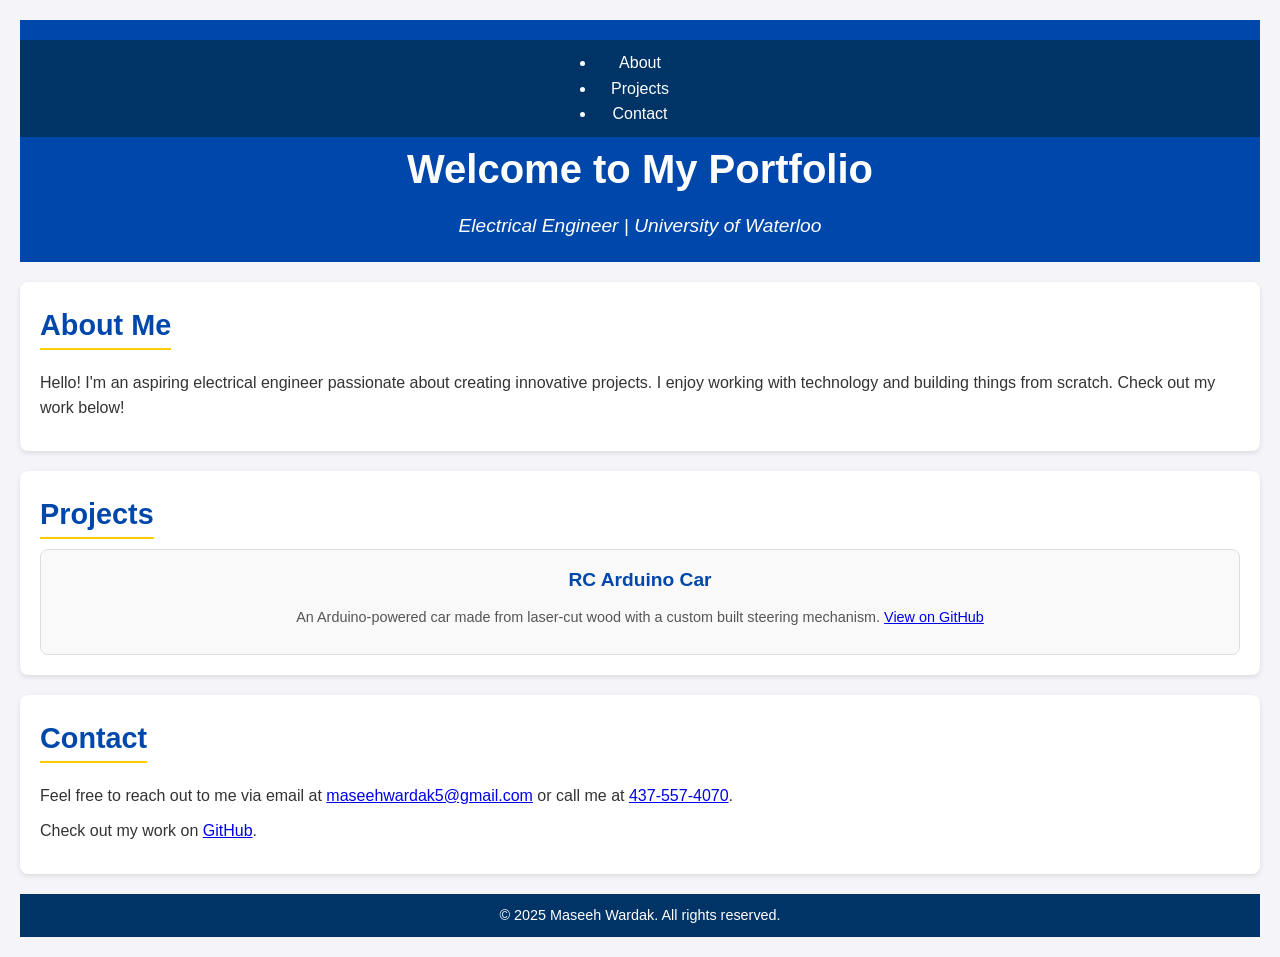
==== index.html @ b483673a "Update index.html" ====
<!DOCTYPE html>
<html lang="en">
<head>
    <meta charset="UTF-8">
    <meta name="viewport" content="width=device-width, initial-scale=1.0">
    <meta name="description" content="Portfolio website showcasing my projects and skills.">
    <title>My Portfolio</title>
    <link rel="stylesheet" href="styles.css">
</head>
<body>
    <header>
        <nav>
            <ul>
                <li><a href="#about">About</a></li>
                <li><a href="#projects">Projects</a></li>
                <li><a href="#contact">Contact</a></li>
            </ul>
        </nav>
        <h1>Welcome to My Portfolio</h1>
        <p>Electrical Engineer | University of Waterloo</p>
    </header>

    <section id="about">
        <h2>About Me</h2>
        <p>Hello! I'm an aspiring electrical engineer passionate about creating innovative projects. I enjoy working with technology and building things from scratch. Check out my work below!</p>
    </section>

    <section id="projects">
        <h2>Projects</h2>
        <div class="projects">
            <div class="project-card">
                <h3>RC Arduino Car</h3>
                <p>An Arduino-powered car made from laser-cut wood with a custom built steering mechanism. <a href="https://github.com/maseehwardak5/project2" target="_blank">View on GitHub</a></p>
        </div>
    </section>

    <section id="contact">
        <h2>Contact</h2>
        <p>Feel free to reach out to me via email at <a href="mailto:maseehwardak5@gmail.com">maseehwardak5@gmail.com</a> or call me at <a href="tel:4375574070">437-557-4070</a>.</p>
        <p>Check out my work on <a href="https://github.com/maseehwardak5" target="_blank">GitHub</a>.</p>
    </section>

    <footer>
        <p>&copy; 2025 Maseeh Wardak. All rights reserved.</p>
    </footer>
</body>
</html>
---- styles.css ----
/* General Reset */
* {
    margin: 0;
    padding: 0;
    box-sizing: border-box;
}

/* Body Styling */
body {
    font-family: 'Arial', sans-serif;
    line-height: 1.6;
    color: #333;
    background-color: #f4f4f9;
    padding: 20px;
}

/* Header Section */
header {
    text-align: center;
    padding: 20px 0;
    background-color: #0047ab; /* Waterloo blue */
    color: white;
}

header h1 {
    font-size: 2.5rem;
    margin-bottom: 10px;
}

header p {
    font-size: 1.2rem;
    font-style: italic;
}

/* Navigation Bar */
nav {
    display: flex;
    justify-content: center;
    background-color: #003366;
    padding: 10px 0;
}

nav a {
    color: white;
    text-decoration: none;
    margin: 0 15px;
    font-size: 1rem;
    transition: color 0.3s ease;
}

nav a:hover {
    color: #ffcc00; /* Highlight color */
}

/* Section Styling */
section {
    margin: 20px 0;
    padding: 20px;
    background: white;
    border-radius: 8px;
    box-shadow: 0 2px 5px rgba(0, 0, 0, 0.1);
}

section h2 {
    font-size: 1.8rem;
    margin-bottom: 10px;
    color: #0047ab;
    border-bottom: 2px solid #ffcc00;
    display: inline-block;
}

section p {
    margin: 10px 0;
    font-size: 1rem;
}

/* Projects Section */
.projects {
    display: grid;
    grid-template-columns: repeat(auto-fit, minmax(250px, 1fr));
    gap: 20px;
}

.project-card {
    background: #f9f9f9;
    border: 1px solid #ddd;
    border-radius: 8px;
    padding: 15px;
    text-align: center;
    transition: transform 0.3s ease, box-shadow 0.3s ease;
}

.project-card:hover {
    transform: translateY(-5px);
    box-shadow: 0 4px 10px rgba(0, 0, 0, 0.2);
}

.project-card h3 {
    font-size: 1.2rem;
    margin-bottom: 10px;
    color: #0047ab;
}

.project-card p {
    font-size: 0.9rem;
    color: #555;
}

/* Contact Section */
.contact {
    text-align: center;
}

.contact a {
    color: #0047ab;
    text-decoration: none;
    font-weight: bold;
    transition: color 0.3s ease;
}

.contact a:hover {
    color: #ffcc00;
}

/* Footer */
footer {
    text-align: center;
    margin-top: 20px;
    padding: 10px 0;
    background-color: #003366;
    color: white;
    font-size: 0.9rem;
}
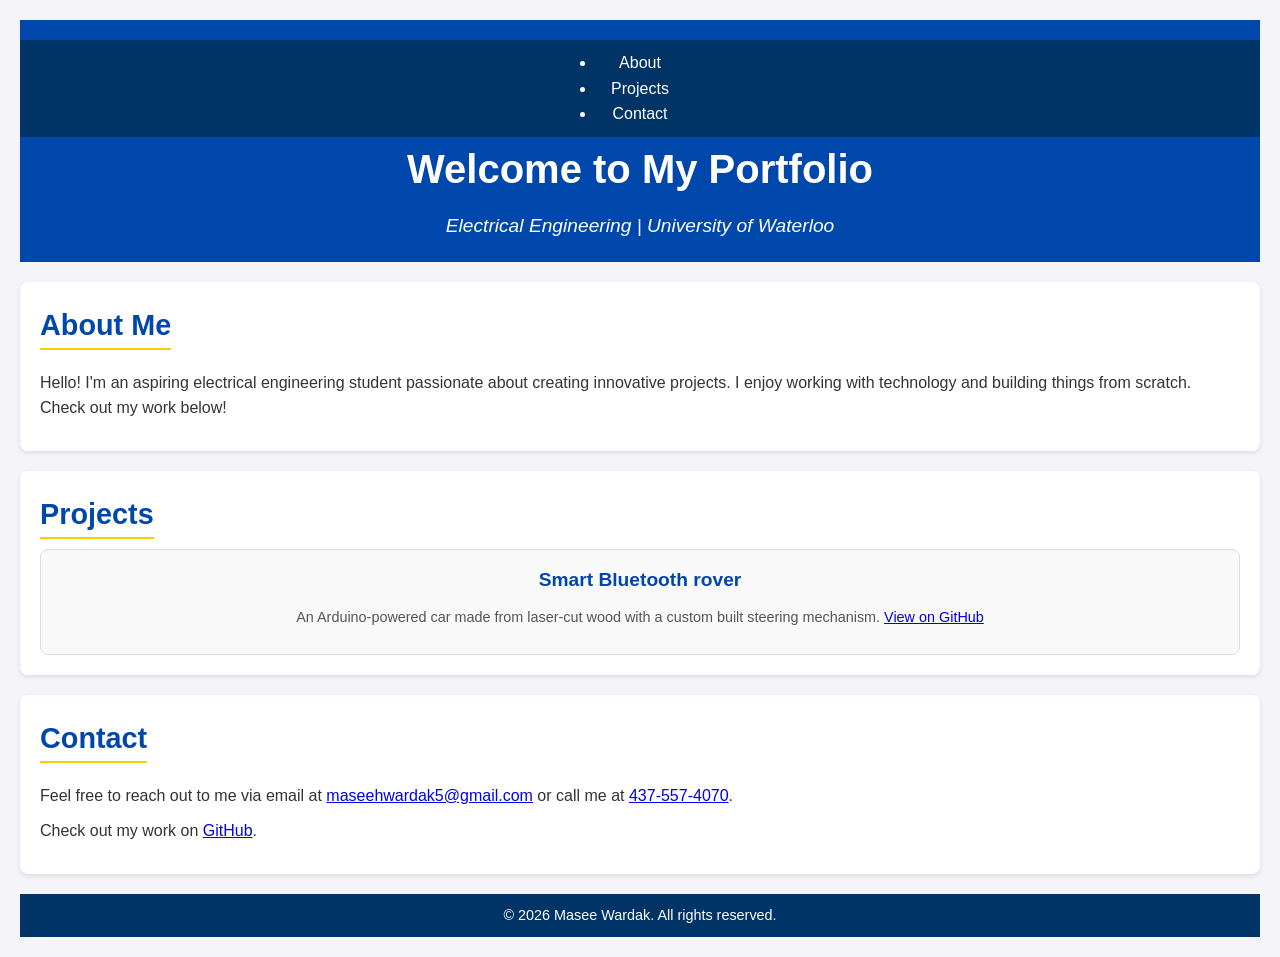
==== commit f0761d15: "Modify project details and footer year Updated project name and corrected year in footer." ====
--- a/index.html
+++ b/index.html
@@ -17,19 +17,19 @@
             </ul>
         </nav>
         <h1>Welcome to My Portfolio</h1>
-        <p>Electrical Engineer | University of Waterloo</p>
+        <p>Electrical Engineering | University of Waterloo</p>
     </header>
 
     <section id="about">
         <h2>About Me</h2>
-        <p>Hello! I'm an aspiring electrical engineer passionate about creating innovative projects. I enjoy working with technology and building things from scratch. Check out my work below!</p>
+        <p>Hello! I'm an aspiring electrical engineering student passionate about creating innovative projects. I enjoy working with technology and building things from scratch. Check out my work below!</p>
     </section>
 
     <section id="projects">
         <h2>Projects</h2>
         <div class="projects">
             <div class="project-card">
-                <h3>RC Arduino Car</h3>
+                <h3>Smart Bluetooth rover</h3>
                 <p>An Arduino-powered car made from laser-cut wood with a custom built steering mechanism. <a href="https://github.com/maseehwardak5/project2" target="_blank">View on GitHub</a></p>
         </div>
     </section>
@@ -41,9 +41,10 @@
     </section>
 
     <footer>
-        <p>&copy; 2025 Maseeh Wardak. All rights reserved.</p>
+        <p>&copy; 2026 Masee Wardak. All rights reserved.</p>
     </footer>
 </body>
 </html>
 
 
+
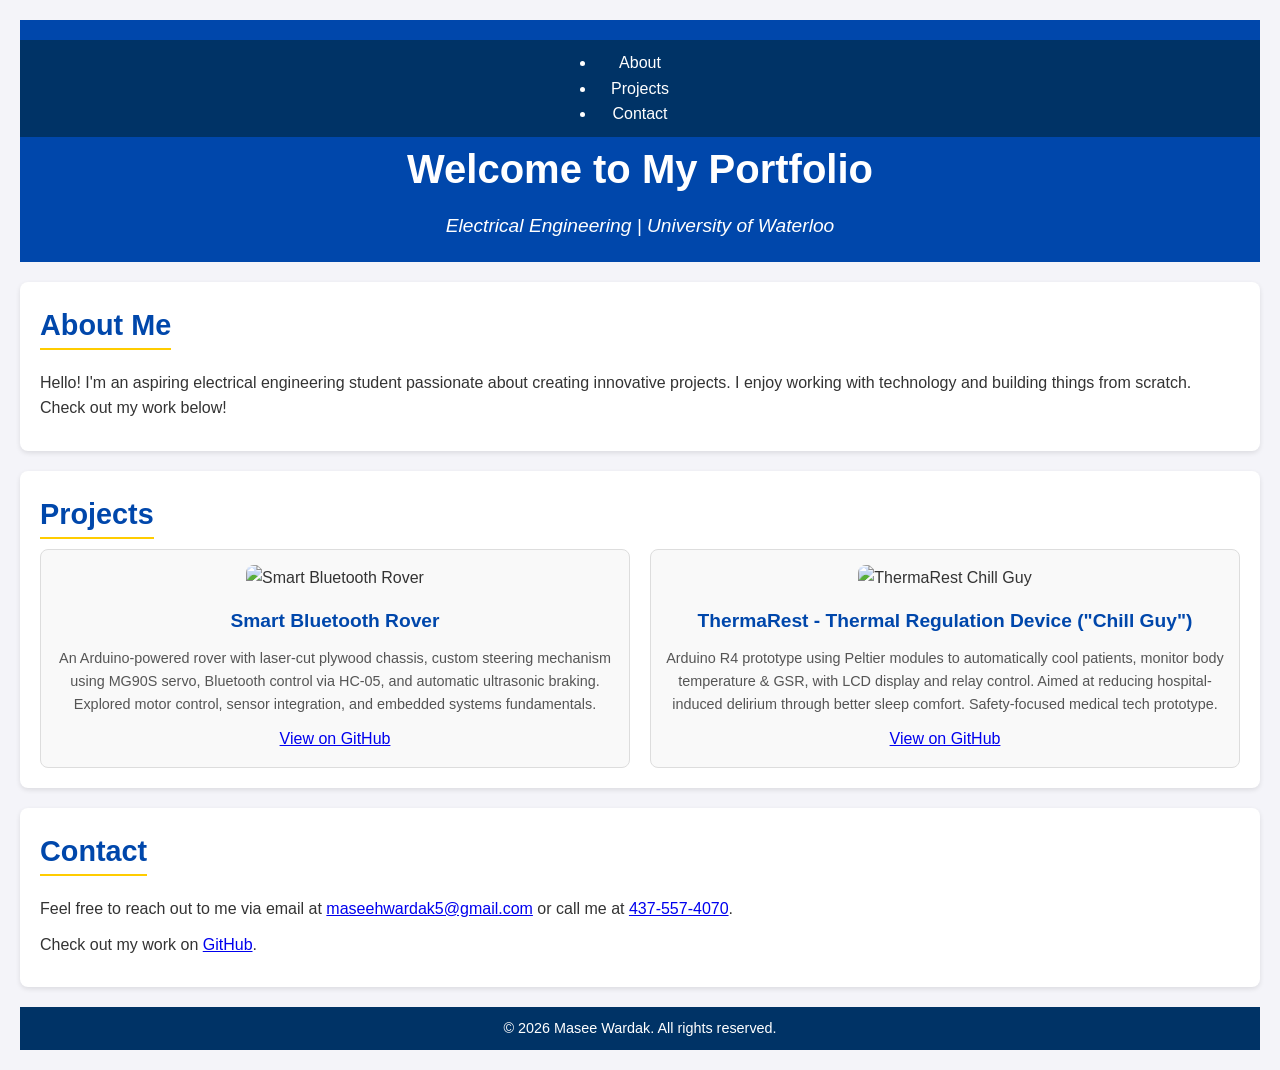
==== commit 4e5d3c4d: "Enhance portfolio layout and project details Updated project descriptions and added images for bette" ====
--- a/index.html
+++ b/index.html
@@ -4,7 +4,7 @@
     <meta charset="UTF-8">
     <meta name="viewport" content="width=device-width, initial-scale=1.0">
     <meta name="description" content="Portfolio website showcasing my projects and skills.">
-    <title>My Portfolio</title>
+    <title>Masee Wardak - Portfolio</title>
     <link rel="stylesheet" href="styles.css">
 </head>
 <body>
@@ -19,32 +19,39 @@
         <h1>Welcome to My Portfolio</h1>
         <p>Electrical Engineering | University of Waterloo</p>
     </header>
-
     <section id="about">
         <h2>About Me</h2>
         <p>Hello! I'm an aspiring electrical engineering student passionate about creating innovative projects. I enjoy working with technology and building things from scratch. Check out my work below!</p>
     </section>
-
     <section id="projects">
         <h2>Projects</h2>
         <div class="projects">
             <div class="project-card">
-                <h3>Smart Bluetooth rover</h3>
-                <p>An Arduino-powered car made from laser-cut wood with a custom built steering mechanism. <a href="https://github.com/maseehwardak5/project2" target="_blank">View on GitHub</a></p>
+                <img src="https://content.instructables.com/FK8/282L/IHNB2RPP/FK8282LIHNB2RPP.jpg?auto=webp&fit=bounds&frame=1" 
+                     alt="Smart Bluetooth Rover" 
+                     style="width:100%; height:auto; border-radius:8px; margin-bottom:1em;">
+                <h3>Smart Bluetooth Rover</h3>
+                <p>An Arduino-powered rover with laser-cut plywood chassis, custom steering mechanism using MG90S servo, Bluetooth control via HC-05, and automatic ultrasonic braking. Explored motor control, sensor integration, and embedded systems fundamentals.</p>
+                <a href="https://github.com/MaseeWardak/smart-bluetooth-rover" target="_blank">View on GitHub</a>
+            </div>
+
+            <div class="project-card">
+                <img src="https://i.ytimg.com/vi/BeLa72oSf3c/maxresdefault.jpg" 
+                     alt="ThermaRest Chill Guy" 
+                     style="width:100%; height:auto; border-radius:8px; margin-bottom:1em;">
+                <h3>ThermaRest - Thermal Regulation Device ("Chill Guy")</h3>
+                <p>Arduino R4 prototype using Peltier modules to automatically cool patients, monitor body temperature & GSR, with LCD display and relay control. Aimed at reducing hospital-induced delirium through better sleep comfort. Safety-focused medical tech prototype.</p>
+                <a href="https://github.com/MaseeWardak/ThermaRest-Thermal-Regulation-Device" target="_blank">View on GitHub</a>
+            </div>
         </div>
     </section>
-
     <section id="contact">
         <h2>Contact</h2>
         <p>Feel free to reach out to me via email at <a href="mailto:maseehwardak5@gmail.com">maseehwardak5@gmail.com</a> or call me at <a href="tel:4375574070">437-557-4070</a>.</p>
-        <p>Check out my work on <a href="https://github.com/maseehwardak5" target="_blank">GitHub</a>.</p>
+        <p>Check out my work on <a href="https://github.com/MaseeWardak" target="_blank">GitHub</a>.</p>
     </section>
-
     <footer>
         <p>&copy; 2026 Masee Wardak. All rights reserved.</p>
     </footer>
 </body>
 </html>
-
-
-
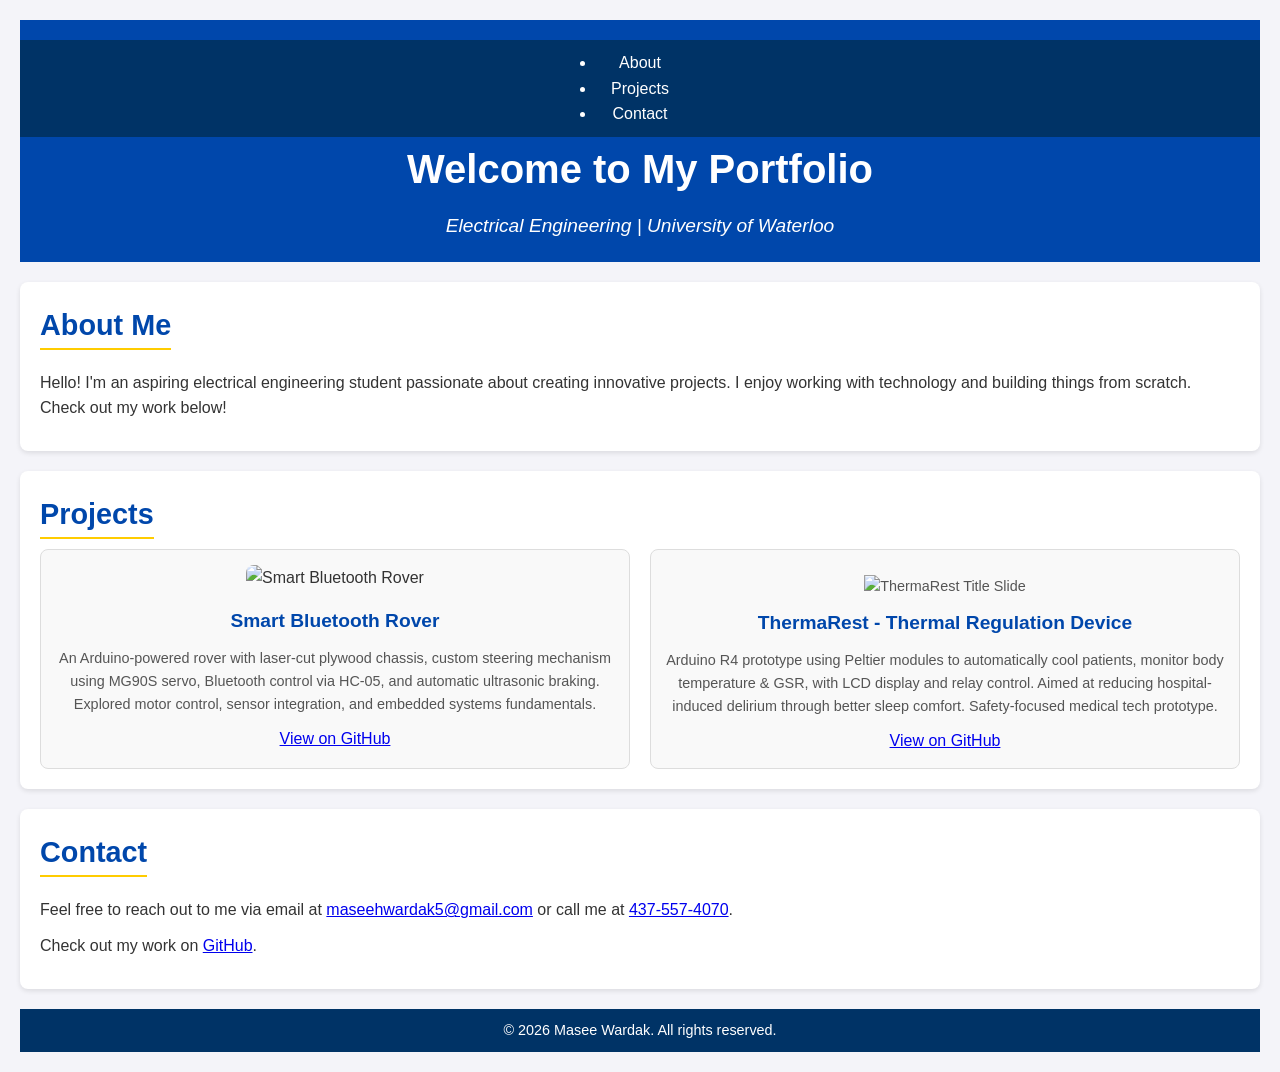
==== commit 9c994159: "Revise project details and images in index.html Updated project images and descriptions for clarity." ====
--- a/index.html
+++ b/index.html
@@ -27,7 +27,7 @@
         <h2>Projects</h2>
         <div class="projects">
             <div class="project-card">
-                <img src="https://content.instructables.com/FK8/282L/IHNB2RPP/FK8282LIHNB2RPP.jpg?auto=webp&fit=bounds&frame=1" 
+                <img src="https://github.com/user-attachments/assets/4ef5030a-1a5f-4d5c-b6ab-6282594f1cb2" 
                      alt="Smart Bluetooth Rover" 
                      style="width:100%; height:auto; border-radius:8px; margin-bottom:1em;">
                 <h3>Smart Bluetooth Rover</h3>
@@ -36,10 +36,12 @@
             </div>
 
             <div class="project-card">
-                <img src="https://i.ytimg.com/vi/BeLa72oSf3c/maxresdefault.jpg" 
-                     alt="ThermaRest Chill Guy" 
-                     style="width:100%; height:auto; border-radius:8px; margin-bottom:1em;">
-                <h3>ThermaRest - Thermal Regulation Device ("Chill Guy")</h3>
+                <p align="center">
+                  <img src="https://github.com/user-attachments/assets/2b3fd891-1f66-4e96-b2f4-4d3577a0d931"
+                       alt="ThermaRest Title Slide"
+                       width="70%"/>
+                </p>
+                <h3>ThermaRest - Thermal Regulation Device</h3>
                 <p>Arduino R4 prototype using Peltier modules to automatically cool patients, monitor body temperature & GSR, with LCD display and relay control. Aimed at reducing hospital-induced delirium through better sleep comfort. Safety-focused medical tech prototype.</p>
                 <a href="https://github.com/MaseeWardak/ThermaRest-Thermal-Regulation-Device" target="_blank">View on GitHub</a>
             </div>
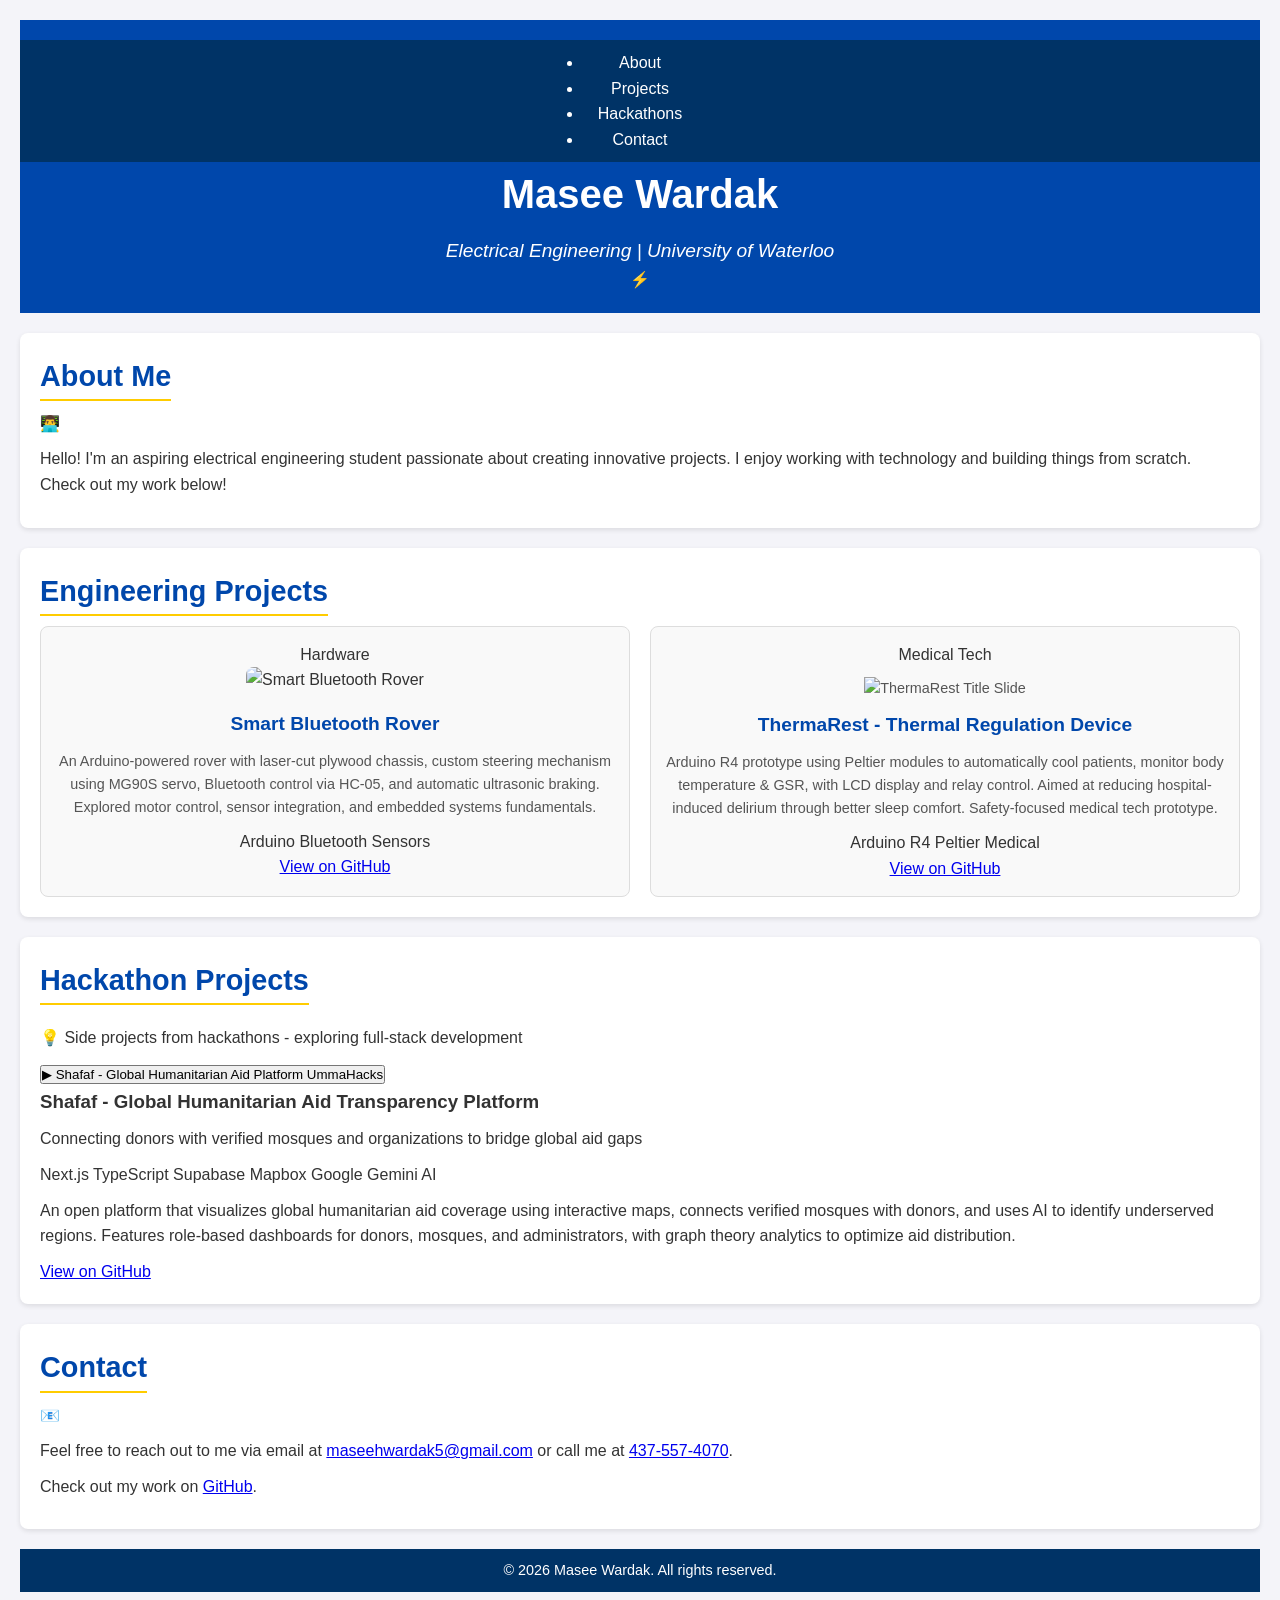
==== commit 222e6471: "Enhance portfolio layout with animations and new sections Added animated background, updated project" ====
--- a/index.html
+++ b/index.html
@@ -8,34 +8,56 @@
     <link rel="stylesheet" href="styles.css">
 </head>
 <body>
+    <!-- Animated Background -->
+    <div class="bg-animation">
+        <div class="circle circle1"></div>
+        <div class="circle circle2"></div>
+        <div class="circle circle3"></div>
+    </div>
+
     <header>
         <nav>
             <ul>
                 <li><a href="#about">About</a></li>
                 <li><a href="#projects">Projects</a></li>
+                <li><a href="#hackathons">Hackathons</a></li>
                 <li><a href="#contact">Contact</a></li>
             </ul>
         </nav>
-        <h1>Welcome to My Portfolio</h1>
-        <p>Electrical Engineering | University of Waterloo</p>
+        <div class="header-content">
+            <h1>Masee Wardak</h1>
+            <p>Electrical Engineering | University of Waterloo</p>
+            <div class="header-icon">⚡</div>
+        </div>
     </header>
+
     <section id="about">
         <h2>About Me</h2>
-        <p>Hello! I'm an aspiring electrical engineering student passionate about creating innovative projects. I enjoy working with technology and building things from scratch. Check out my work below!</p>
+        <div class="about-content">
+            <div class="about-icon">👨‍💻</div>
+            <p>Hello! I'm an aspiring electrical engineering student passionate about creating innovative projects. I enjoy working with technology and building things from scratch. Check out my work below!</p>
+        </div>
     </section>
+
     <section id="projects">
-        <h2>Projects</h2>
+        <h2>Engineering Projects</h2>
         <div class="projects">
             <div class="project-card">
+                <div class="project-badge">Hardware</div>
                 <img src="https://github.com/user-attachments/assets/4ef5030a-1a5f-4d5c-b6ab-6282594f1cb2" 
                      alt="Smart Bluetooth Rover" 
                      style="width:100%; height:auto; border-radius:8px; margin-bottom:1em;">
                 <h3>Smart Bluetooth Rover</h3>
                 <p>An Arduino-powered rover with laser-cut plywood chassis, custom steering mechanism using MG90S servo, Bluetooth control via HC-05, and automatic ultrasonic braking. Explored motor control, sensor integration, and embedded systems fundamentals.</p>
-                <a href="https://github.com/MaseeWardak/smart-bluetooth-rover" target="_blank">View on GitHub</a>
+                <div class="tech-tags">
+                    <span>Arduino</span>
+                    <span>Bluetooth</span>
+                    <span>Sensors</span>
+                </div>
+                <a href="https://github.com/MaseeWardak/smart-bluetooth-rover" target="_blank" class="btn">View on GitHub</a>
             </div>
-
             <div class="project-card">
+                <div class="project-badge">Medical Tech</div>
                 <p align="center">
                   <img src="https://github.com/user-attachments/assets/2b3fd891-1f66-4e96-b2f4-4d3577a0d931"
                        alt="ThermaRest Title Slide"
@@ -43,17 +65,94 @@
                 </p>
                 <h3>ThermaRest - Thermal Regulation Device</h3>
                 <p>Arduino R4 prototype using Peltier modules to automatically cool patients, monitor body temperature & GSR, with LCD display and relay control. Aimed at reducing hospital-induced delirium through better sleep comfort. Safety-focused medical tech prototype.</p>
-                <a href="https://github.com/MaseeWardak/ThermaRest-Thermal-Regulation-Device" target="_blank">View on GitHub</a>
+                <div class="tech-tags">
+                    <span>Arduino R4</span>
+                    <span>Peltier</span>
+                    <span>Medical</span>
+                </div>
+                <a href="https://github.com/MaseeWardak/ThermaRest-Thermal-Regulation-Device" target="_blank" class="btn">View on GitHub</a>
             </div>
         </div>
     </section>
+
+    <section id="hackathons">
+        <h2>Hackathon Projects</h2>
+        <div class="hackathon-note">
+            <p>💡 Side projects from hackathons - exploring full-stack development</p>
+        </div>
+        
+        <div class="collapsible-section">
+            <button class="collapsible">
+                <span class="arrow">▶</span> Shafaf - Global Humanitarian Aid Platform
+                <span class="hackathon-label">UmmaHacks</span>
+            </button>
+            <div class="content">
+                <div class="hackathon-card">
+                    <div class="hackathon-header">
+                        <h3>Shafaf - Global Humanitarian Aid Transparency Platform</h3>
+                        <p class="tagline">Connecting donors with verified mosques and organizations to bridge global aid gaps</p>
+                    </div>
+                    
+                    <div class="tech-tags">
+                        <span>Next.js</span>
+                        <span>TypeScript</span>
+                        <span>Supabase</span>
+                        <span>Mapbox</span>
+                        <span>Google Gemini AI</span>
+                    </div>
+
+                    <div class="hackathon-section">
+                        <p>An open platform that visualizes global humanitarian aid coverage using interactive maps, connects verified mosques with donors, and uses AI to identify underserved regions. Features role-based dashboards for donors, mosques, and administrators, with graph theory analytics to optimize aid distribution.</p>
+                    </div>
+
+                    <a href="https://github.com/Awais-H/Shafaf-Aid" target="_blank" class="btn">View on GitHub</a>
+                </div>
+            </div>
+        </div>
+    </section>
+
     <section id="contact">
         <h2>Contact</h2>
-        <p>Feel free to reach out to me via email at <a href="mailto:maseehwardak5@gmail.com">maseehwardak5@gmail.com</a> or call me at <a href="tel:4375574070">437-557-4070</a>.</p>
-        <p>Check out my work on <a href="https://github.com/MaseeWardak" target="_blank">GitHub</a>.</p>
+        <div class="contact-content">
+            <div class="contact-icon">📧</div>
+            <p>Feel free to reach out to me via email at <a href="mailto:maseehwardak5@gmail.com">maseehwardak5@gmail.com</a> or call me at <a href="tel:4375574070">437-557-4070</a>.</p>
+            <p>Check out my work on <a href="https://github.com/MaseeWardak" target="_blank">GitHub</a>.</p>
+        </div>
     </section>
+
     <footer>
         <p>&copy; 2026 Masee Wardak. All rights reserved.</p>
     </footer>
+
+    <script>
+        // Collapsible section functionality
+        const collapsibles = document.querySelectorAll('.collapsible');
+        
+        collapsibles.forEach(button => {
+            button.addEventListener('click', function() {
+                this.classList.toggle('active');
+                const content = this.nextElementSibling;
+                const arrow = this.querySelector('.arrow');
+                
+                if (content.style.maxHeight) {
+                    content.style.maxHeight = null;
+                    arrow.style.transform = 'rotate(0deg)';
+                } else {
+                    content.style.maxHeight = content.scrollHeight + 'px';
+                    arrow.style.transform = 'rotate(90deg)';
+                }
+            });
+        });
+
+        // Smooth scrolling for navigation
+        document.querySelectorAll('nav a').forEach(anchor => {
+            anchor.addEventListener('click', function(e) {
+                e.preventDefault();
+                const target = document.querySelector(this.getAttribute('href'));
+                target.scrollIntoView({ behavior: 'smooth', block: 'start' });
+            });
+        });
+    </script>
 </body>
 </html>
+
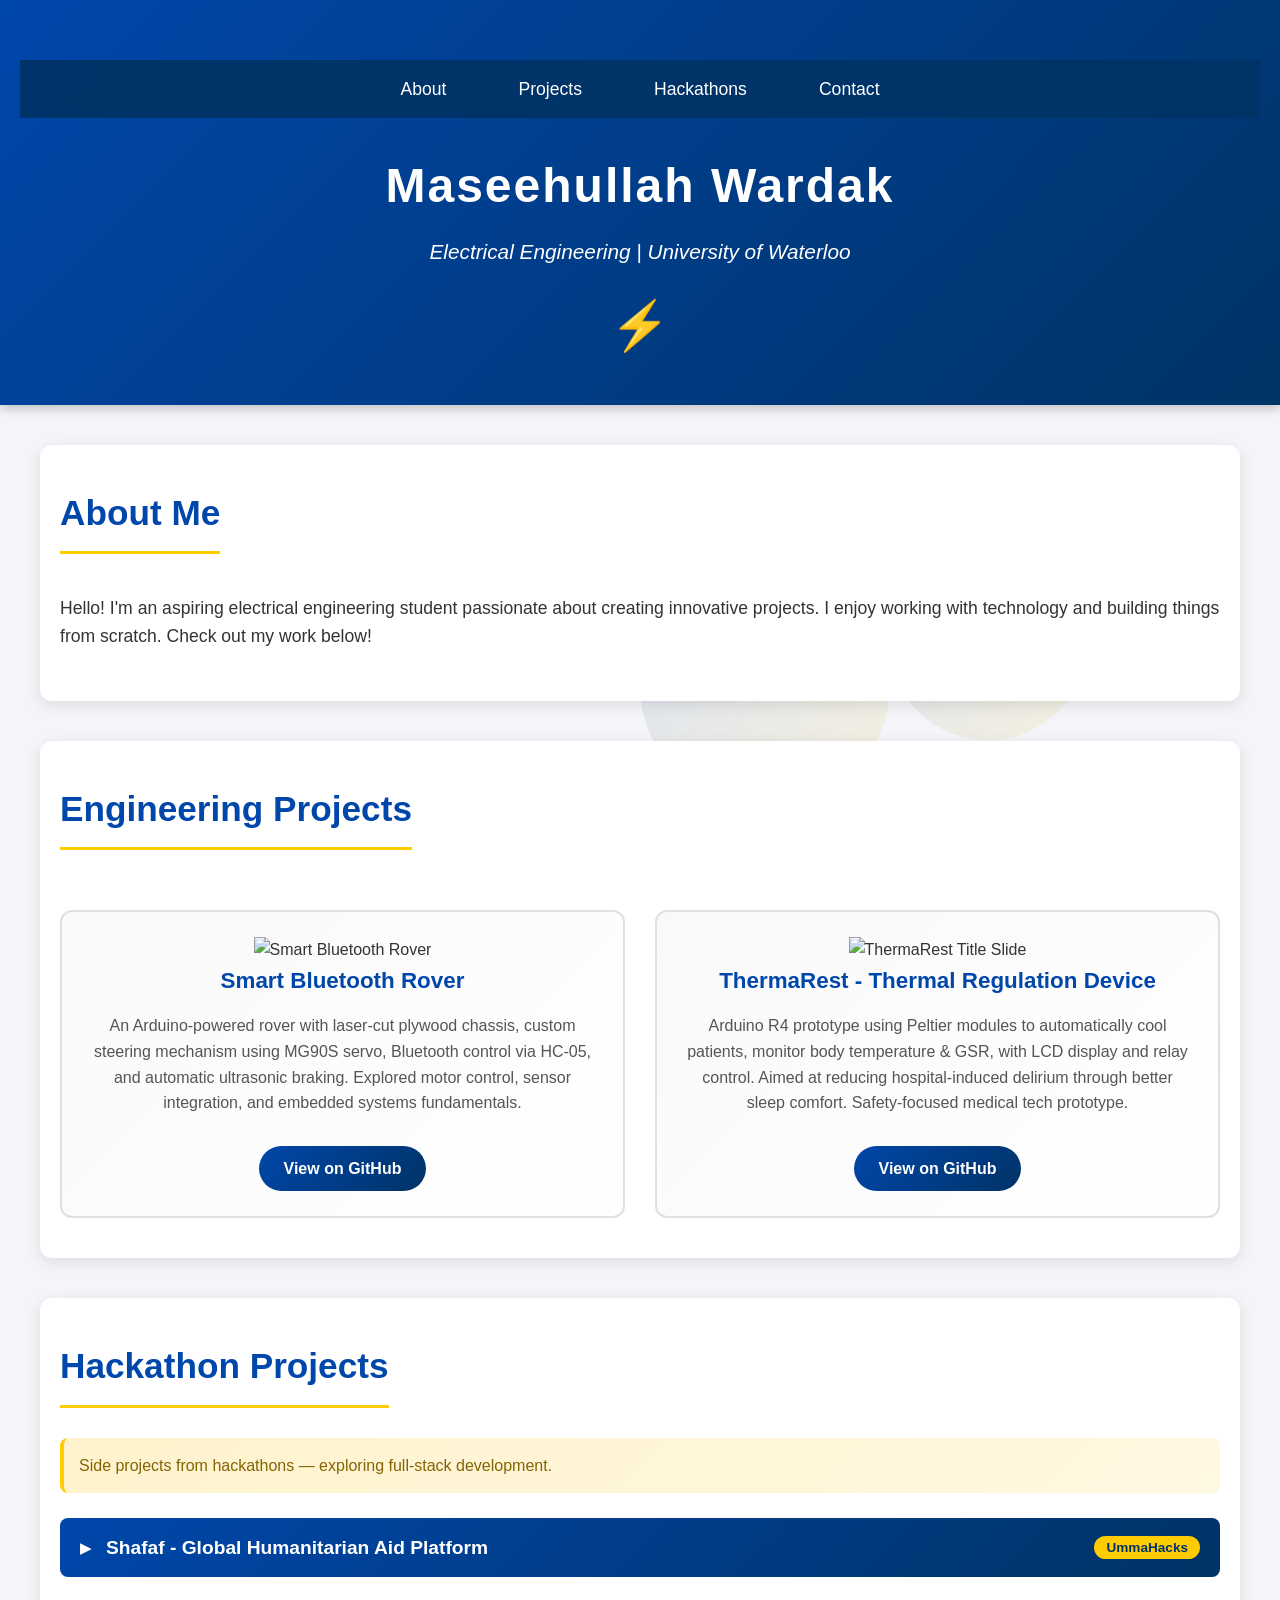
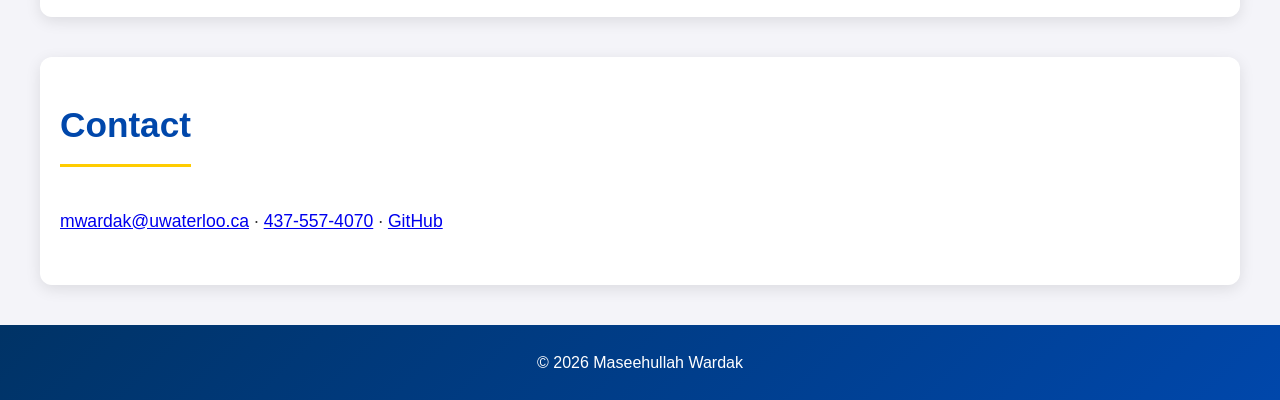
==== commit e2b94b19: "Revise portfolio content and improve styling Updated portfolio details, including name and contact i" ====
--- a/index.html
+++ b/index.html
@@ -3,8 +3,8 @@
 <head>
     <meta charset="UTF-8">
     <meta name="viewport" content="width=device-width, initial-scale=1.0">
-    <meta name="description" content="Portfolio website showcasing my projects and skills.">
-    <title>Masee Wardak - Portfolio</title>
+    <meta name="description" content="Portfolio of Maseehullah Wardak - Electrical Engineering, University of Waterloo.">
+    <title>Maseehullah Wardak - Portfolio</title>
     <link rel="stylesheet" href="styles.css">
 </head>
 <body>
@@ -25,52 +25,35 @@
             </ul>
         </nav>
         <div class="header-content">
-            <h1>Masee Wardak</h1>
+            <h1>Maseehullah Wardak</h1>
             <p>Electrical Engineering | University of Waterloo</p>
-            <div class="header-icon">⚡</div>
+            <div class="header-icon electric-icon" aria-hidden="true">⚡</div>
         </div>
     </header>
 
     <section id="about">
         <h2>About Me</h2>
-        <div class="about-content">
-            <div class="about-icon">👨‍💻</div>
-            <p>Hello! I'm an aspiring electrical engineering student passionate about creating innovative projects. I enjoy working with technology and building things from scratch. Check out my work below!</p>
-        </div>
+        <p class="about-text">Hello! I'm an aspiring electrical engineering student passionate about creating innovative projects. I enjoy working with technology and building things from scratch. Check out my work below!</p>
     </section>
 
     <section id="projects">
         <h2>Engineering Projects</h2>
         <div class="projects">
             <div class="project-card">
-                <div class="project-badge">Hardware</div>
                 <img src="https://github.com/user-attachments/assets/4ef5030a-1a5f-4d5c-b6ab-6282594f1cb2" 
                      alt="Smart Bluetooth Rover" 
-                     style="width:100%; height:auto; border-radius:8px; margin-bottom:1em;">
+                     class="project-img">
                 <h3>Smart Bluetooth Rover</h3>
                 <p>An Arduino-powered rover with laser-cut plywood chassis, custom steering mechanism using MG90S servo, Bluetooth control via HC-05, and automatic ultrasonic braking. Explored motor control, sensor integration, and embedded systems fundamentals.</p>
-                <div class="tech-tags">
-                    <span>Arduino</span>
-                    <span>Bluetooth</span>
-                    <span>Sensors</span>
-                </div>
-                <a href="https://github.com/MaseeWardak/smart-bluetooth-rover" target="_blank" class="btn">View on GitHub</a>
+                <a href="https://github.com/MaseeWardak/smart-bluetooth-rover" target="_blank" rel="noopener" class="btn">View on GitHub</a>
             </div>
             <div class="project-card">
-                <div class="project-badge">Medical Tech</div>
-                <p align="center">
-                  <img src="https://github.com/user-attachments/assets/2b3fd891-1f66-4e96-b2f4-4d3577a0d931"
-                       alt="ThermaRest Title Slide"
-                       width="70%"/>
-                </p>
+                <img src="https://github.com/user-attachments/assets/2b3fd891-1f66-4e96-b2f4-4d3577a0d931"
+                     alt="ThermaRest Title Slide"
+                     class="project-img">
                 <h3>ThermaRest - Thermal Regulation Device</h3>
                 <p>Arduino R4 prototype using Peltier modules to automatically cool patients, monitor body temperature & GSR, with LCD display and relay control. Aimed at reducing hospital-induced delirium through better sleep comfort. Safety-focused medical tech prototype.</p>
-                <div class="tech-tags">
-                    <span>Arduino R4</span>
-                    <span>Peltier</span>
-                    <span>Medical</span>
-                </div>
-                <a href="https://github.com/MaseeWardak/ThermaRest-Thermal-Regulation-Device" target="_blank" class="btn">View on GitHub</a>
+                <a href="https://github.com/MaseeWardak/ThermaRest-Thermal-Regulation-Device" target="_blank" rel="noopener" class="btn">View on GitHub</a>
             </div>
         </div>
     </section>
@@ -78,7 +61,7 @@
     <section id="hackathons">
         <h2>Hackathon Projects</h2>
         <div class="hackathon-note">
-            <p>💡 Side projects from hackathons - exploring full-stack development</p>
+            <p>Side projects from hackathons — exploring full-stack development.</p>
         </div>
         
         <div class="collapsible-section">
@@ -88,17 +71,10 @@
             </button>
             <div class="content">
                 <div class="hackathon-card">
+                    <img src="shafaf-aid.png" alt="Shafaf-Aid dashboard — Afghanistan map with regional coverage and Wardak Province details" class="hackathon-image">
                     <div class="hackathon-header">
                         <h3>Shafaf - Global Humanitarian Aid Transparency Platform</h3>
                         <p class="tagline">Connecting donors with verified mosques and organizations to bridge global aid gaps</p>
-                    </div>
-                    
-                    <div class="tech-tags">
-                        <span>Next.js</span>
-                        <span>TypeScript</span>
-                        <span>Supabase</span>
-                        <span>Mapbox</span>
-                        <span>Google Gemini AI</span>
                     </div>
 
                     <div class="hackathon-section">
@@ -113,15 +89,11 @@
 
     <section id="contact">
         <h2>Contact</h2>
-        <div class="contact-content">
-            <div class="contact-icon">📧</div>
-            <p>Feel free to reach out to me via email at <a href="mailto:maseehwardak5@gmail.com">maseehwardak5@gmail.com</a> or call me at <a href="tel:4375574070">437-557-4070</a>.</p>
-            <p>Check out my work on <a href="https://github.com/MaseeWardak" target="_blank">GitHub</a>.</p>
-        </div>
+        <p class="contact-text"><a href="mailto:mwardak@uwaterloo.ca">mwardak@uwaterloo.ca</a> · <a href="tel:4375574070">437-557-4070</a> · <a href="https://github.com/MaseeWardak" target="_blank" rel="noopener">GitHub</a></p>
     </section>
 
     <footer>
-        <p>&copy; 2026 Masee Wardak. All rights reserved.</p>
+        <p>&copy; 2026 Maseehullah Wardak</p>
     </footer>
 
     <script>
@@ -147,12 +119,14 @@
         // Smooth scrolling for navigation
         document.querySelectorAll('nav a').forEach(anchor => {
             anchor.addEventListener('click', function(e) {
-                e.preventDefault();
-                const target = document.querySelector(this.getAttribute('href'));
-                target.scrollIntoView({ behavior: 'smooth', block: 'start' });
+                const href = this.getAttribute('href');
+                if (href && href.startsWith('#')) {
+                    e.preventDefault();
+                    const target = document.querySelector(href);
+                    if (target) target.scrollIntoView({ behavior: 'smooth', block: 'start' });
+                }
             });
         });
     </script>
 </body>
 </html>
-
--- a/styles.css
+++ b/styles.css
@@ -11,123 +11,526 @@
     line-height: 1.6;
     color: #333;
     background-color: #f4f4f9;
-    padding: 20px;
-}
-
-/* Header Section */
+    padding: 0;
+    position: relative;
+    overflow-x: hidden;
+}
+
+/* Animated Background */
+.bg-animation {
+    position: fixed;
+    top: 0;
+    left: 0;
+    width: 100%;
+    height: 100%;
+    z-index: -1;
+    overflow: hidden;
+}
+
+.circle {
+    position: absolute;
+    border-radius: 50%;
+    background: linear-gradient(135deg, rgba(0, 71, 171, 0.1), rgba(255, 204, 0, 0.1));
+    animation: float 20s infinite ease-in-out;
+}
+
+.circle1 {
+    width: 300px;
+    height: 300px;
+    top: 10%;
+    left: 10%;
+    animation-delay: 0s;
+}
+
+.circle2 {
+    width: 200px;
+    height: 200px;
+    top: 60%;
+    right: 15%;
+    animation-delay: 5s;
+}
+
+.circle3 {
+    width: 250px;
+    height: 250px;
+    bottom: 10%;
+    left: 50%;
+    animation-delay: 10s;
+}
+
+@keyframes float {
+    0%, 100% {
+        transform: translate(0, 0) scale(1);
+    }
+    33% {
+        transform: translate(30px, -30px) scale(1.1);
+    }
+    66% {
+        transform: translate(-20px, 20px) scale(0.9);
+    }
+}
+
+/* Header Section - Centered */
 header {
     text-align: center;
-    padding: 20px 0;
-    background-color: #0047ab; /* Waterloo blue */
+    padding: 60px 20px 40px;
+    background: linear-gradient(135deg, #0047ab 0%, #003366 100%);
     color: white;
+    position: relative;
+    box-shadow: 0 4px 10px rgba(0, 0, 0, 0.2);
+}
+
+.header-content {
+    max-width: 800px;
+    margin: 0 auto;
+    animation: fadeInDown 1s ease-out;
+}
+
+@keyframes fadeInDown {
+    from {
+        opacity: 0;
+        transform: translateY(-20px);
+    }
+    to {
+        opacity: 1;
+        transform: translateY(0);
+    }
 }
 
 header h1 {
-    font-size: 2.5rem;
+    font-size: 3rem;
     margin-bottom: 10px;
+    font-weight: bold;
+    letter-spacing: 2px;
 }
 
 header p {
-    font-size: 1.2rem;
+    font-size: 1.3rem;
     font-style: italic;
+    margin-bottom: 20px;
+}
+
+.header-icon {
+    font-size: 3rem;
+    margin-top: 20px;
+    animation: pulse 2s infinite;
+}
+
+@keyframes pulse {
+    0%, 100% {
+        transform: scale(1);
+    }
+    50% {
+        transform: scale(1.1);
+    }
 }
 
 /* Navigation Bar */
 nav {
+    background-color: rgba(0, 51, 102, 0.95);
+    padding: 0;
+    margin-bottom: 30px;
+    backdrop-filter: blur(10px);
+}
+
+nav ul {
     display: flex;
     justify-content: center;
-    background-color: #003366;
-    padding: 10px 0;
+    list-style: none;
+    padding: 15px 0;
+}
+
+nav li {
+    margin: 0 20px;
 }
 
 nav a {
     color: white;
     text-decoration: none;
-    margin: 0 15px;
-    font-size: 1rem;
-    transition: color 0.3s ease;
+    font-size: 1.1rem;
+    transition: all 0.3s ease;
+    padding: 8px 16px;
+    border-radius: 4px;
+    position: relative;
 }
 
 nav a:hover {
-    color: #ffcc00; /* Highlight color */
+    color: #ffcc00;
+    background-color: rgba(255, 204, 0, 0.1);
+    transform: translateY(-2px);
+}
+
+nav a::after {
+    content: '';
+    position: absolute;
+    width: 0;
+    height: 2px;
+    bottom: 0;
+    left: 50%;
+    background-color: #ffcc00;
+    transition: all 0.3s ease;
+    transform: translateX(-50%);
+}
+
+nav a:hover::after {
+    width: 80%;
 }
 
 /* Section Styling */
 section {
-    margin: 20px 0;
+    margin: 40px auto;
+    padding: 40px 20px;
+    max-width: 1200px;
+    background: white;
+    border-radius: 12px;
+    box-shadow: 0 4px 15px rgba(0, 0, 0, 0.1);
+    animation: fadeIn 0.8s ease-out;
+}
+
+@keyframes fadeIn {
+    from {
+        opacity: 0;
+        transform: translateY(20px);
+    }
+    to {
+        opacity: 1;
+        transform: translateY(0);
+    }
+}
+
+section h2 {
+    font-size: 2.2rem;
+    margin-bottom: 30px;
+    color: #0047ab;
+    border-bottom: 3px solid #ffcc00;
+    display: inline-block;
+    padding-bottom: 10px;
+}
+
+section p {
+    margin: 10px 0;
+    font-size: 1.1rem;
+}
+
+/* About Section */
+.about-content {
+    display: flex;
+    align-items: center;
+    gap: 20px;
+}
+
+.about-icon {
+    font-size: 4rem;
+    flex-shrink: 0;
+}
+
+/* Projects Section */
+.projects {
+    display: grid;
+    grid-template-columns: repeat(auto-fit, minmax(300px, 1fr));
+    gap: 30px;
+    margin-top: 30px;
+}
+
+.project-card {
+    background: linear-gradient(135deg, #f9f9f9 0%, #ffffff 100%);
+    border: 2px solid #e0e0e0;
+    border-radius: 12px;
+    padding: 25px;
+    text-align: center;
+    transition: all 0.4s ease;
+    position: relative;
+    overflow: hidden;
+}
+
+.project-card::before {
+    content: '';
+    position: absolute;
+    top: 0;
+    left: -100%;
+    width: 100%;
+    height: 100%;
+    background: linear-gradient(90deg, transparent, rgba(0, 71, 171, 0.1), transparent);
+    transition: left 0.5s ease;
+}
+
+.project-card:hover::before {
+    left: 100%;
+}
+
+.project-card:hover {
+    transform: translateY(-8px);
+    box-shadow: 0 8px 25px rgba(0, 71, 171, 0.3);
+    border-color: #0047ab;
+}
+
+.project-badge {
+    display: inline-block;
+    background: linear-gradient(135deg, #0047ab, #003366);
+    color: white;
+    padding: 5px 15px;
+    border-radius: 20px;
+    font-size: 0.85rem;
+    margin-bottom: 15px;
+    font-weight: bold;
+}
+
+.project-card h3 {
+    font-size: 1.4rem;
+    margin-bottom: 15px;
+    color: #0047ab;
+}
+
+.project-card p {
+    font-size: 1rem;
+    color: #555;
+    margin-bottom: 15px;
+}
+
+.tech-tags {
+    display: flex;
+    flex-wrap: wrap;
+    gap: 8px;
+    justify-content: center;
+    margin: 15px 0;
+}
+
+.tech-tags span {
+    background-color: #e8f0fe;
+    color: #0047ab;
+    padding: 5px 12px;
+    border-radius: 15px;
+    font-size: 0.85rem;
+    font-weight: 600;
+    border: 1px solid #0047ab;
+}
+
+.btn {
+    display: inline-block;
+    margin-top: 15px;
+    padding: 10px 25px;
+    background: linear-gradient(135deg, #0047ab, #003366);
+    color: white;
+    text-decoration: none;
+    border-radius: 25px;
+    transition: all 0.3s ease;
+    font-weight: bold;
+}
+
+.btn:hover {
+    background: linear-gradient(135deg, #003366, #0047ab);
+    transform: scale(1.05);
+    box-shadow: 0 4px 15px rgba(0, 71, 171, 0.4);
+}
+
+/* Hackathon Section */
+.hackathon-note {
+    background: linear-gradient(135deg, #fff3cd, #fff8e1);
+    border-left: 4px solid #ffcc00;
+    padding: 15px;
+    margin-bottom: 25px;
+    border-radius: 8px;
+}
+
+.hackathon-note p {
+    margin: 0;
+    color: #856404;
+    font-size: 1rem;
+}
+
+/* Collapsible Section */
+.collapsible-section {
+    margin-top: 20px;
+}
+
+.collapsible {
+    background: linear-gradient(135deg, #0047ab, #003366);
+    color: white;
+    cursor: pointer;
+    padding: 18px 20px;
+    width: 100%;
+    border: none;
+    text-align: left;
+    outline: none;
+    font-size: 1.2rem;
+    font-weight: bold;
+    border-radius: 8px;
+    transition: all 0.3s ease;
+    display: flex;
+    align-items: center;
+    gap: 15px;
+}
+
+.collapsible:hover {
+    background: linear-gradient(135deg, #003366, #002244);
+    transform: translateX(5px);
+}
+
+.collapsible.active {
+    border-radius: 8px 8px 0 0;
+}
+
+.arrow {
+    font-size: 0.9rem;
+    transition: transform 0.3s ease;
+    display: inline-block;
+}
+
+.hackathon-label {
+    margin-left: auto;
+    background-color: #ffcc00;
+    color: #003366;
+    padding: 4px 12px;
+    border-radius: 12px;
+    font-size: 0.85rem;
+}
+
+.content {
+    max-height: 0;
+    overflow: hidden;
+    transition: max-height 0.4s ease-out;
+    background-color: #f8f9fa;
+    border-radius: 0 0 8px 8px;
+}
+
+.hackathon-card {
+    padding: 30px;
+}
+
+.hackathon-header {
+    margin-bottom: 25px;
+}
+
+.hackathon-header h3 {
+    font-size: 1.8rem;
+    color: #0047ab;
+    margin-bottom: 10px;
+}
+
+.tagline {
+    font-size: 1.1rem;
+    color: #666;
+    font-style: italic;
+}
+
+.hackathon-section {
+    margin: 25px 0;
     padding: 20px;
     background: white;
     border-radius: 8px;
-    box-shadow: 0 2px 5px rgba(0, 0, 0, 0.1);
-}
-
-section h2 {
-    font-size: 1.8rem;
-    margin-bottom: 10px;
+    border-left: 4px solid #0047ab;
+}
+
+.hackathon-section h4 {
+    font-size: 1.3rem;
     color: #0047ab;
-    border-bottom: 2px solid #ffcc00;
-    display: inline-block;
-}
-
-section p {
-    margin: 10px 0;
+    margin-bottom: 12px;
+}
+
+.hackathon-section ul {
+    margin-left: 25px;
+    margin-top: 10px;
+}
+
+.hackathon-section li {
+    margin: 8px 0;
     font-size: 1rem;
-}
-
-/* Projects Section */
-.projects {
+    color: #555;
+}
+
+.tech-stack-grid {
     display: grid;
-    grid-template-columns: repeat(auto-fit, minmax(250px, 1fr));
-    gap: 20px;
-}
-
-.project-card {
-    background: #f9f9f9;
-    border: 1px solid #ddd;
+    grid-template-columns: repeat(auto-fit, minmax(200px, 1fr));
+    gap: 15px;
+    margin-top: 15px;
+}
+
+.tech-stack-grid div {
+    background: #e8f0fe;
+    padding: 12px;
     border-radius: 8px;
-    padding: 15px;
+    font-size: 0.95rem;
+    border: 1px solid #0047ab;
+}
+
+/* Contact Section */
+.contact-content {
     text-align: center;
-    transition: transform 0.3s ease, box-shadow 0.3s ease;
-}
-
-.project-card:hover {
-    transform: translateY(-5px);
-    box-shadow: 0 4px 10px rgba(0, 0, 0, 0.2);
-}
-
-.project-card h3 {
-    font-size: 1.2rem;
-    margin-bottom: 10px;
-    color: #0047ab;
-}
-
-.project-card p {
-    font-size: 0.9rem;
-    color: #555;
-}
-
-/* Contact Section */
-.contact {
-    text-align: center;
-}
-
-.contact a {
+}
+
+.contact-icon {
+    font-size: 4rem;
+    margin-bottom: 20px;
+}
+
+.contact-content a {
     color: #0047ab;
     text-decoration: none;
     font-weight: bold;
-    transition: color 0.3s ease;
-}
-
-.contact a:hover {
+    transition: all 0.3s ease;
+    padding: 2px 5px;
+    border-radius: 4px;
+}
+
+.contact-content a:hover {
     color: #ffcc00;
+    background-color: rgba(0, 71, 171, 0.1);
 }
 
 /* Footer */
 footer {
     text-align: center;
-    margin-top: 20px;
-    padding: 10px 0;
-    background-color: #003366;
+    margin-top: 40px;
+    padding: 25px 20px;
+    background: linear-gradient(135deg, #003366 0%, #0047ab 100%);
     color: white;
-    font-size: 0.9rem;
-}+    font-size: 1rem;
+}
+
+/* Responsive Design */
+@media (max-width: 768px) {
+    header h1 {
+        font-size: 2rem;
+    }
+    
+    header p {
+        font-size: 1rem;
+    }
+    
+    .header-icon {
+        font-size: 2rem;
+    }
+    
+    nav ul {
+        flex-direction: column;
+        gap: 10px;
+    }
+    
+    nav li {
+        margin: 5px 0;
+    }
+    
+    section {
+        margin: 20px 10px;
+        padding: 20px 15px;
+    }
+    
+    .about-content {
+        flex-direction: column;
+        text-align: center;
+    }
+    
+    .projects {
+        grid-template-columns: 1fr;
+    }
+    
+    .collapsible {
+        font-size: 1rem;
+        padding: 15px;
+    }
+    
+    .hackathon-label {
+        font-size: 0.75rem;
+        padding: 3px 8px;
+    }
+}
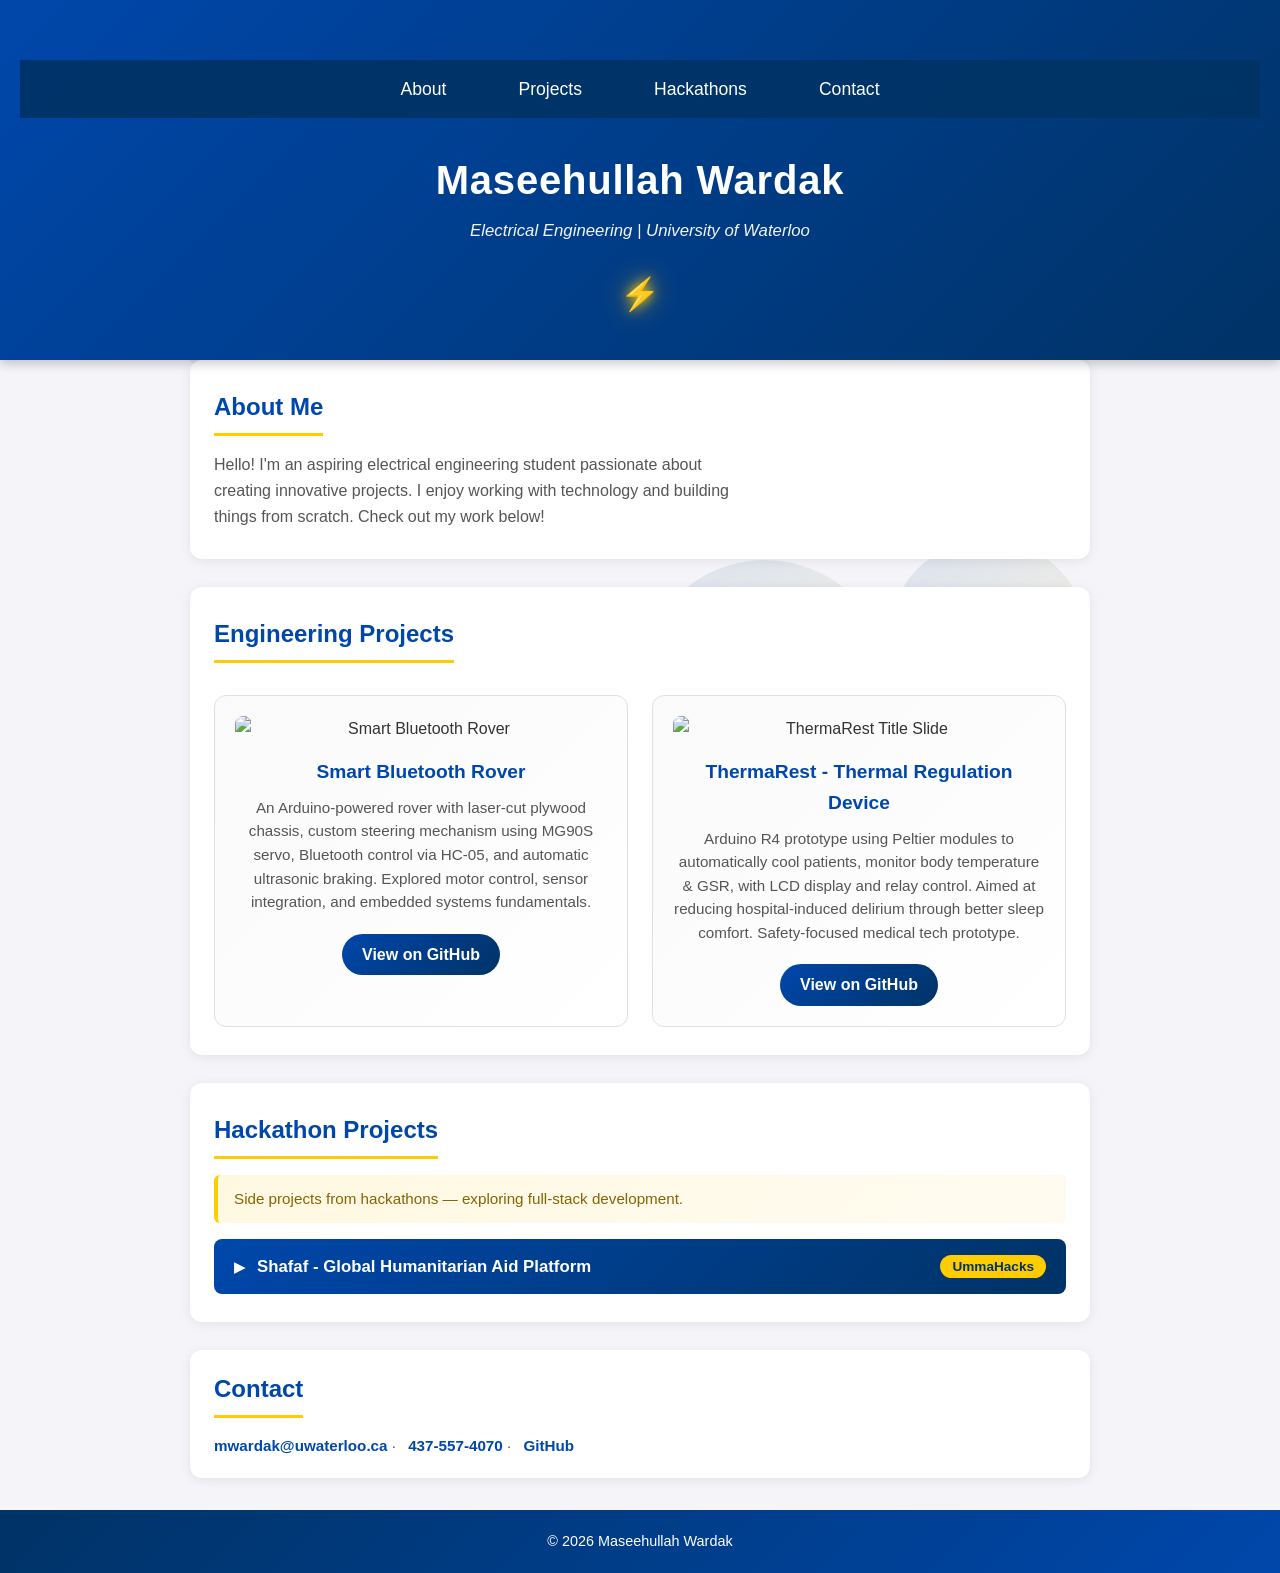
==== commit 8e2c34cf: "Fix HTML encoding issues in index.html" ====
--- a/index.html
+++ b/index.html
@@ -71,7 +71,7 @@
             </button>
             <div class="content">
                 <div class="hackathon-card">
-                    <img src="shafaf-aid.png" alt="Shafaf-Aid dashboard — Afghanistan map with regional coverage and Wardak Province details" class="hackathon-image">
+                    <img src="https://github.com/MaseeWardak/MaseeWardak.github.io/blob/main/Images/shafaf-aid.png" alt="Shafaf-Aid dashboard, Afghanistan map with regional coverage and Wardag Province details" class="hackathon-image">
                     <div class="hackathon-header">
                         <h3>Shafaf - Global Humanitarian Aid Transparency Platform</h3>
                         <p class="tagline">Connecting donors with verified mosques and organizations to bridge global aid gaps</p>
@@ -130,3 +130,4 @@
     </script>
 </body>
 </html>
+
--- a/styles.css
+++ b/styles.css
@@ -1,13 +1,19 @@
 /* General Reset */
-* {
+*,
+*::before,
+*::after {
     margin: 0;
     padding: 0;
     box-sizing: border-box;
 }
 
+html {
+    scroll-behavior: smooth;
+}
+
 /* Body Styling */
 body {
-    font-family: 'Arial', sans-serif;
+    font-family: -apple-system, BlinkMacSystemFont, 'Segoe UI', Arial, sans-serif;
     line-height: 1.6;
     color: #333;
     background-color: #f4f4f9;
@@ -83,6 +89,7 @@
 .header-content {
     max-width: 800px;
     margin: 0 auto;
+    position: relative;
     animation: fadeInDown 1s ease-out;
 }
 
@@ -98,31 +105,52 @@
 }
 
 header h1 {
-    font-size: 3rem;
-    margin-bottom: 10px;
+    font-size: clamp(1.75rem, 5vw, 2.5rem);
+    margin-bottom: 0.35rem;
     font-weight: bold;
-    letter-spacing: 2px;
+    letter-spacing: 0.02em;
 }
 
 header p {
-    font-size: 1.3rem;
+    font-size: 1.05rem;
     font-style: italic;
-    margin-bottom: 20px;
-}
-
-.header-icon {
-    font-size: 3rem;
-    margin-top: 20px;
-    animation: pulse 2s infinite;
-}
-
-@keyframes pulse {
-    0%, 100% {
-        transform: scale(1);
-    }
-    50% {
-        transform: scale(1.1);
-    }
+    margin-bottom: 1rem;
+    opacity: 0.95;
+}
+
+/* Lightning icon with electric effect */
+.header-icon.electric-icon {
+    display: inline-block;
+    position: relative;
+    font-size: 2rem;
+    margin-top: 0.5rem;
+    filter: drop-shadow(0 0 6px #ffcc00) drop-shadow(0 0 12px rgba(255, 204, 0, 0.5));
+    animation: electricFlicker 2.5s ease-in-out infinite;
+}
+
+.header-icon.electric-icon::after {
+    content: '';
+    position: absolute;
+    left: 50%;
+    top: 0;
+    width: 4px;
+    height: 140%;
+    background: linear-gradient(180deg, transparent, rgba(255, 255, 255, 0.85), transparent);
+    transform: translateX(-50%);
+    opacity: 0;
+    animation: electricFlash 1.5s ease-in-out infinite;
+    pointer-events: none;
+}
+
+@keyframes electricFlicker {
+    0%, 82%, 100% { filter: drop-shadow(0 0 6px #ffcc00) drop-shadow(0 0 12px rgba(255, 204, 0, 0.5)); opacity: 1; }
+    85%, 92% { filter: drop-shadow(0 0 14px #ffcc00) drop-shadow(0 0 22px rgba(255, 204, 0, 0.75)); opacity: 1.05; }
+    88%, 95% { filter: drop-shadow(0 0 4px #ffcc00); opacity: 0.92; }
+}
+
+@keyframes electricFlash {
+    0%, 75%, 100% { opacity: 0; }
+    82%, 90% { opacity: 0.65; }
 }
 
 /* Navigation Bar */
@@ -178,13 +206,18 @@
 
 /* Section Styling */
 section {
-    margin: 40px auto;
-    padding: 40px 20px;
-    max-width: 1200px;
+    margin: 0 auto 1.75rem;
+    padding: 1.75rem 1.5rem;
+    max-width: 900px;
+    width: 100%;
     background: white;
     border-radius: 12px;
-    box-shadow: 0 4px 15px rgba(0, 0, 0, 0.1);
+    box-shadow: 0 2px 12px rgba(0, 0, 0, 0.08);
     animation: fadeIn 0.8s ease-out;
+}
+
+section:last-of-type {
+    margin-bottom: 2rem;
 }
 
 @keyframes fadeIn {
@@ -199,46 +232,41 @@
 }
 
 section h2 {
-    font-size: 2.2rem;
-    margin-bottom: 30px;
+    font-size: 1.5rem;
+    margin-bottom: 1rem;
     color: #0047ab;
     border-bottom: 3px solid #ffcc00;
     display: inline-block;
-    padding-bottom: 10px;
+    padding-bottom: 0.4rem;
 }
 
 section p {
-    margin: 10px 0;
-    font-size: 1.1rem;
+    margin: 0;
+    font-size: 1rem;
+    color: #555;
 }
 
 /* About Section */
-.about-content {
-    display: flex;
-    align-items: center;
-    gap: 20px;
-}
-
-.about-icon {
-    font-size: 4rem;
-    flex-shrink: 0;
+.about-text {
+    max-width: 60ch;
+    line-height: 1.65;
 }
 
 /* Projects Section */
 .projects {
     display: grid;
-    grid-template-columns: repeat(auto-fit, minmax(300px, 1fr));
-    gap: 30px;
-    margin-top: 30px;
+    grid-template-columns: repeat(auto-fit, minmax(280px, 1fr));
+    gap: 1.5rem;
+    margin-top: 1rem;
 }
 
 .project-card {
-    background: linear-gradient(135deg, #f9f9f9 0%, #ffffff 100%);
-    border: 2px solid #e0e0e0;
+    background: linear-gradient(135deg, #fafafa 0%, #ffffff 100%);
+    border: 1px solid #e0e0e0;
     border-radius: 12px;
-    padding: 25px;
+    padding: 1.25rem;
     text-align: center;
-    transition: all 0.4s ease;
+    transition: all 0.3s ease;
     position: relative;
     overflow: hidden;
 }
@@ -259,56 +287,38 @@
 }
 
 .project-card:hover {
-    transform: translateY(-8px);
-    box-shadow: 0 8px 25px rgba(0, 71, 171, 0.3);
+    transform: translateY(-4px);
+    box-shadow: 0 8px 24px rgba(0, 71, 171, 0.18);
     border-color: #0047ab;
 }
 
-.project-badge {
-    display: inline-block;
-    background: linear-gradient(135deg, #0047ab, #003366);
-    color: white;
-    padding: 5px 15px;
-    border-radius: 20px;
-    font-size: 0.85rem;
-    margin-bottom: 15px;
-    font-weight: bold;
+.project-img {
+    width: 100%;
+    height: auto;
+    max-height: 200px;
+    object-fit: cover;
+    border-radius: 8px;
+    margin-bottom: 1rem;
+    display: block;
 }
 
 .project-card h3 {
-    font-size: 1.4rem;
-    margin-bottom: 15px;
+    font-size: 1.2rem;
+    margin-bottom: 0.5rem;
     color: #0047ab;
 }
 
 .project-card p {
-    font-size: 1rem;
+    font-size: 0.95rem;
     color: #555;
-    margin-bottom: 15px;
-}
-
-.tech-tags {
-    display: flex;
-    flex-wrap: wrap;
-    gap: 8px;
-    justify-content: center;
-    margin: 15px 0;
-}
-
-.tech-tags span {
-    background-color: #e8f0fe;
-    color: #0047ab;
-    padding: 5px 12px;
-    border-radius: 15px;
-    font-size: 0.85rem;
-    font-weight: 600;
-    border: 1px solid #0047ab;
+    margin-bottom: 1rem;
+    line-height: 1.55;
 }
 
 .btn {
     display: inline-block;
-    margin-top: 15px;
-    padding: 10px 25px;
+    margin-top: 0.25rem;
+    padding: 0.5rem 1.25rem;
     background: linear-gradient(135deg, #0047ab, #003366);
     color: white;
     text-decoration: none;
@@ -325,40 +335,40 @@
 
 /* Hackathon Section */
 .hackathon-note {
-    background: linear-gradient(135deg, #fff3cd, #fff8e1);
+    background: linear-gradient(135deg, #fff8e1, #fffbf0);
     border-left: 4px solid #ffcc00;
-    padding: 15px;
-    margin-bottom: 25px;
-    border-radius: 8px;
+    padding: 0.75rem 1rem;
+    margin-bottom: 1rem;
+    border-radius: 6px;
 }
 
 .hackathon-note p {
     margin: 0;
     color: #856404;
-    font-size: 1rem;
+    font-size: 0.95rem;
 }
 
 /* Collapsible Section */
 .collapsible-section {
-    margin-top: 20px;
+    margin-top: 0.5rem;
 }
 
 .collapsible {
     background: linear-gradient(135deg, #0047ab, #003366);
     color: white;
     cursor: pointer;
-    padding: 18px 20px;
+    padding: 1rem 1.25rem;
     width: 100%;
     border: none;
     text-align: left;
     outline: none;
-    font-size: 1.2rem;
+    font-size: 1.05rem;
     font-weight: bold;
     border-radius: 8px;
-    transition: all 0.3s ease;
+    transition: all 0.25s ease;
     display: flex;
     align-items: center;
-    gap: 15px;
+    gap: 0.75rem;
 }
 
 .collapsible:hover {
@@ -394,31 +404,45 @@
 }
 
 .hackathon-card {
-    padding: 30px;
+    padding: 1.25rem 1.5rem;
+}
+
+.hackathon-image {
+    width: 100%;
+    max-width: 560px;
+    height: auto;
+    border-radius: 8px;
+    margin-bottom: 1.25rem;
+    display: block;
+    box-shadow: 0 2px 12px rgba(0, 0, 0, 0.1);
 }
 
 .hackathon-header {
-    margin-bottom: 25px;
+    margin-bottom: 1rem;
 }
 
 .hackathon-header h3 {
-    font-size: 1.8rem;
+    font-size: 1.25rem;
     color: #0047ab;
-    margin-bottom: 10px;
+    margin-bottom: 0.35rem;
 }
 
 .tagline {
-    font-size: 1.1rem;
+    font-size: 0.95rem;
     color: #666;
     font-style: italic;
 }
 
 .hackathon-section {
-    margin: 25px 0;
-    padding: 20px;
+    margin: 1rem 0 0;
+    padding: 1rem;
     background: white;
     border-radius: 8px;
     border-left: 4px solid #0047ab;
+}
+
+.hackathon-section p {
+    margin: 0;
 }
 
 .hackathon-section h4 {
@@ -453,84 +477,97 @@
     border: 1px solid #0047ab;
 }
 
-/* Contact Section */
-.contact-content {
-    text-align: center;
-}
-
-.contact-icon {
-    font-size: 4rem;
-    margin-bottom: 20px;
-}
-
-.contact-content a {
+/* Contact Section — compact */
+#contact {
+    padding: 1.25rem 1.5rem;
+}
+
+.contact-text {
+    font-size: 0.95rem;
+    margin: 0;
+}
+
+.contact-text a {
     color: #0047ab;
     text-decoration: none;
-    font-weight: bold;
-    transition: all 0.3s ease;
-    padding: 2px 5px;
-    border-radius: 4px;
-}
-
-.contact-content a:hover {
+    font-weight: 600;
+    transition: color 0.2s;
+}
+
+.contact-text a:hover {
     color: #ffcc00;
-    background-color: rgba(0, 71, 171, 0.1);
+}
+
+.contact-text a + a {
+    margin-left: 0.5rem;
 }
 
 /* Footer */
 footer {
     text-align: center;
-    margin-top: 40px;
-    padding: 25px 20px;
+    margin-top: 0;
+    padding: 1.25rem 1rem;
     background: linear-gradient(135deg, #003366 0%, #0047ab 100%);
     color: white;
-    font-size: 1rem;
+    font-size: 0.9rem;
 }
 
 /* Responsive Design */
 @media (max-width: 768px) {
+    header {
+        padding: 2rem 1rem 2.5rem;
+    }
+
     header h1 {
-        font-size: 2rem;
-    }
-    
+        font-size: 1.75rem;
+    }
+
     header p {
-        font-size: 1rem;
-    }
-    
-    .header-icon {
-        font-size: 2rem;
-    }
-    
+        font-size: 0.95rem;
+    }
+
+    .header-icon.electric-icon {
+        font-size: 1.75rem;
+    }
+
     nav ul {
         flex-direction: column;
-        gap: 10px;
-    }
-    
+        gap: 0.5rem;
+        padding: 0.75rem 0;
+    }
+
     nav li {
-        margin: 5px 0;
-    }
-    
+        margin: 0;
+    }
+
     section {
-        margin: 20px 10px;
-        padding: 20px 15px;
-    }
-    
-    .about-content {
-        flex-direction: column;
-        text-align: center;
-    }
-    
+        margin-left: 0.75rem;
+        margin-right: 0.75rem;
+        padding: 1.25rem 1rem;
+    }
+
     .projects {
         grid-template-columns: 1fr;
-    }
-    
+        gap: 1.25rem;
+    }
+
+    .project-img {
+        max-height: 180px;
+    }
+
     .collapsible {
-        font-size: 1rem;
-        padding: 15px;
-    }
-    
+        font-size: 0.95rem;
+        padding: 0.9rem 1rem;
+    }
+
     .hackathon-label {
         font-size: 0.75rem;
-        padding: 3px 8px;
-    }
-}
+        padding: 0.2rem 0.5rem;
+    }
+
+    .contact-text a + a {
+        margin-left: 0;
+        display: block;
+        margin-top: 0.25rem;
+    }
+}
